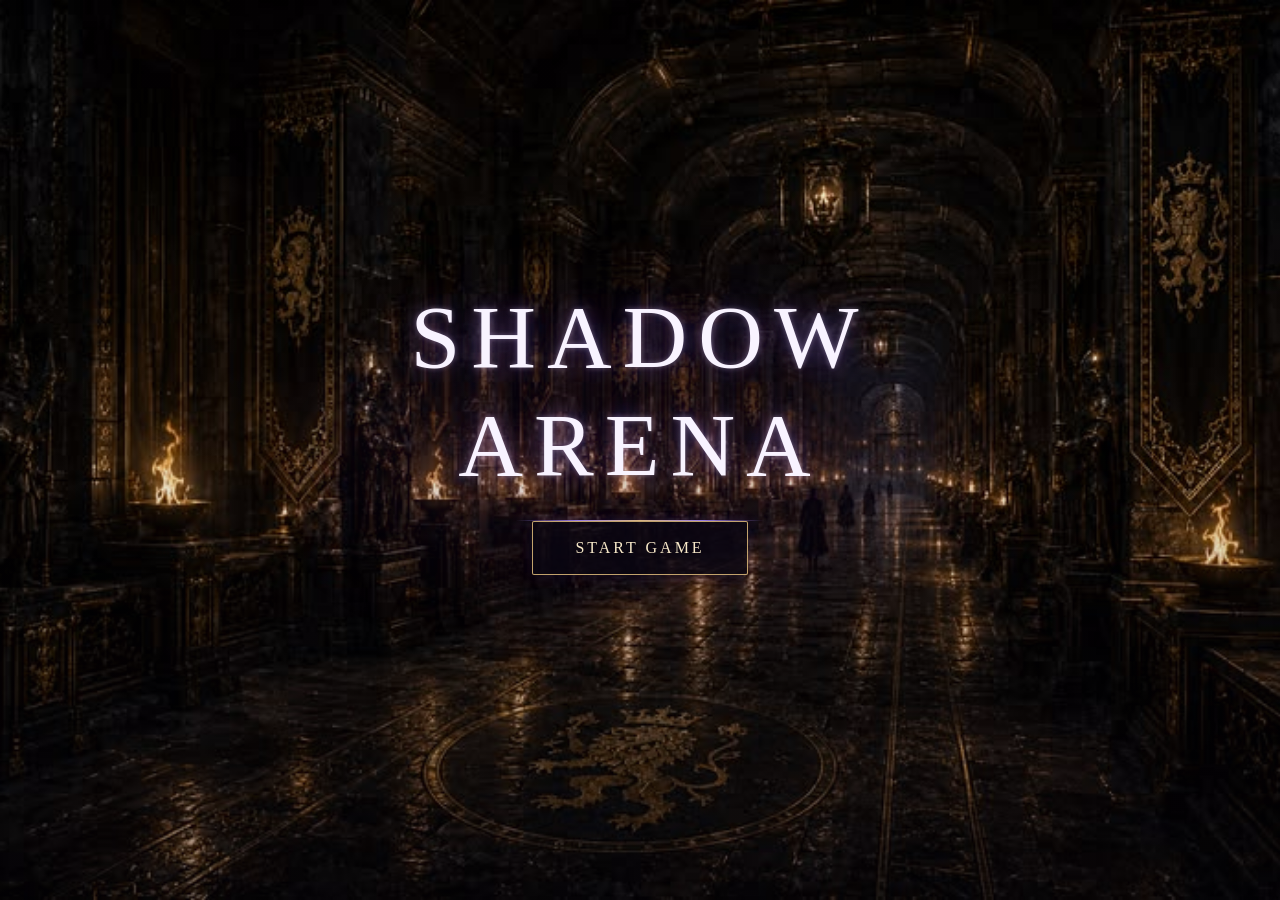
==== index.html @ 29acdd85 "Initial setup for Shadow arena with first landing page !" ====
<!DOCTYPE html>
<html lang="en">
<head>
    <meta charset="UTF-8">
    <meta name="viewport" content="width=device-width, initial-scale=1.0">
    <title>Shadow Arena</title>
    <link rel="stylesheet" href="/css/index.css">
</head>
<body>
    <div class="intro">
    <h1>Shadow Arena</h1>
    <button id="Start">Start Game</button>
    <p id="Msg"></p>
    </div>
</body>
<script src="/js/index.js"></script>
</html>
---- css/index.css ----
/* =========================================
   SHADOW ARENA — CINEMATIC DARK FANTASY
   Clear background • Purple glow • Gold accents
========================================= */

/* ===== RESET ===== */

* {
    margin: 0;
    padding: 0;
    box-sizing: border-box;
}

/* ===== PAGE BACKGROUND ===== */

body {
    min-height: 100vh;
    min-height: 100dvh;

    display: flex;
    justify-content: center;
    align-items: center;

    overflow: hidden;

    background-color: #080510;

    /* Lighter overlay to preserve background detail */
    background-image:
        linear-gradient(
            to bottom,
            rgba(5, 3, 12, 0.03),
            rgba(5, 3, 12, 0.10) 55%,
            rgba(5, 3, 12, 0.30)
        ),
        url("../assets/arena_bg.jpg");

    background-size: cover;
    background-position: center center;
    background-repeat: no-repeat;

    font-family: Georgia, "Times New Roman", serif;
    color: #f5efff;
}

/* ===== MAIN MENU ===== */

div {
    position: relative;

    width: min(90%, 850px);
    padding: 55px 25px;

    text-align: center;

    background: transparent;
    border: none;
    box-shadow: none;
}

/* ===== SUBTLE PURPLE AURA ===== */

div::before {
    content: "";

    position: absolute;
    inset: 15% 12%;

    z-index: -1;

    background: rgba(102, 35, 180, 0.06);

    filter: blur(45px);
    border-radius: 50%;

    animation: aura 5s ease-in-out infinite alternate;

    pointer-events: none;
}

/* ===== GAME TITLE ===== */

h1 {
    font-size: clamp(2.5rem, 7vw, 6rem);

    font-weight: 500;
    letter-spacing: clamp(3px, 1vw, 11px);
    line-height: 1.2;

    text-transform: uppercase;

    color: #f8f3ff;

    text-shadow:
        0 0 5px rgba(230, 210, 255, 0.35),
        0 0 18px rgba(167, 139, 250, 0.35),
        0 0 40px rgba(124, 58, 237, 0.20);

    animation: titleReveal 1.3s ease-out both;
}

/* ===== DECORATIVE TITLE DIVIDER ===== */

h1::after {
    content: "";

    display: block;

    width: min(250px, 65%);
    height: 1px;

    margin: 22px auto 0;

    background: linear-gradient(
        to right,
        transparent,
        #a78bfa,
        #f5d08a,
        #a78bfa,
        transparent
    );

    box-shadow: 0 0 8px rgba(167, 139, 250, 0.35);
}

/* ===== SUBTITLE / MESSAGE ===== */

p {
    margin: 28px 0 42px;

    font-size: clamp(1rem, 2.5vw, 1.45rem);
    font-weight: normal;

    letter-spacing: 2px;
    line-height: 1.6;

    color: #eee3ff;

    text-shadow:
        0 1px 4px rgba(0, 0, 0, 0.85),
        0 0 12px rgba(168, 85, 247, 0.3);

    animation: subtitleReveal 1.6s ease-out both;
}

/* ===== START GAME BUTTON ===== */

button {
    position: relative;

    padding: 17px 42px;

    background: rgba(10, 6, 18, 0.72);
    color: #f8e9c9;

    border: 1px solid rgba(226, 190, 125, 0.85);
    border-radius: 2px;

    font-family: inherit;
    font-size: 1rem;

    letter-spacing: 3px;
    text-transform: uppercase;

    cursor: pointer;
    overflow: hidden;

    box-shadow:
        0 2px 12px rgba(0, 0, 0, 0.25),
        0 0 14px rgba(124, 58, 237, 0.12);

    transition:
        color 0.3s ease,
        background 0.3s ease,
        border-color 0.3s ease,
        box-shadow 0.3s ease,
        transform 0.3s ease;

    animation: subtitleReveal 1.9s ease-out both;
}

/* ===== BUTTON LIGHT SWEEP ===== */

button::before {
    content: "";

    position: absolute;
    top: 0;
    left: -120%;

    width: 100%;
    height: 100%;

    background: linear-gradient(
        110deg,
        transparent,
        rgba(213, 181, 255, 0.22),
        transparent
    );

    transition: left 0.55s ease;

    pointer-events: none;
}

button:hover::before {
    left: 120%;
}

/* ===== BUTTON HOVER ===== */

button:hover {
    color: #ffffff;

    background: rgba(38, 17, 60, 0.88);
    border-color: #d7b9ff;

    transform: translateY(-3px);

    box-shadow:
        0 0 12px rgba(167, 139, 250, 0.30),
        0 0 28px rgba(124, 58, 237, 0.22);
}

/* ===== BUTTON CLICK ===== */

button:active {
    transform: translateY(0) scale(0.98);
}

/* ===== KEYBOARD FOCUS ===== */

button:focus-visible {
    outline: 2px solid #c4a5ff;
    outline-offset: 5px;
}

/* ===== TITLE ANIMATION ===== */

@keyframes titleReveal {
    from {
        opacity: 0;
        transform: translateY(18px);
        filter: blur(5px);
    }

    to {
        opacity: 1;
        transform: translateY(0);
        filter: blur(0);
    }
}

/* ===== SUBTITLE AND BUTTON ANIMATION ===== */

@keyframes subtitleReveal {
    from {
        opacity: 0;
        transform: translateY(12px);
    }

    to {
        opacity: 1;
        transform: translateY(0);
    }
}

/* ===== PURPLE AURA ANIMATION ===== */

@keyframes aura {
    from {
        opacity: 0.4;
        transform: scale(0.95);
    }

    to {
        opacity: 0.8;
        transform: scale(1.05);
    }
}

/* ===== MOBILE RESPONSIVENESS ===== */

@media (max-width: 600px) {
    div {
        width: 94%;
        padding: 35px 12px;
    }

    h1 {
        letter-spacing: 3px;
    }

    p {
        margin: 24px 0 34px;
        letter-spacing: 1px;
    }

    button {
        padding: 15px 24px;
        font-size: 0.9rem;
        letter-spacing: 2px;
    }
}

/* ===== REDUCED MOTION ACCESSIBILITY ===== */

@media (prefers-reduced-motion: reduce) {
    *,
    *::before,
    *::after {
        animation: none !important;
        transition: none !important;
    }
}
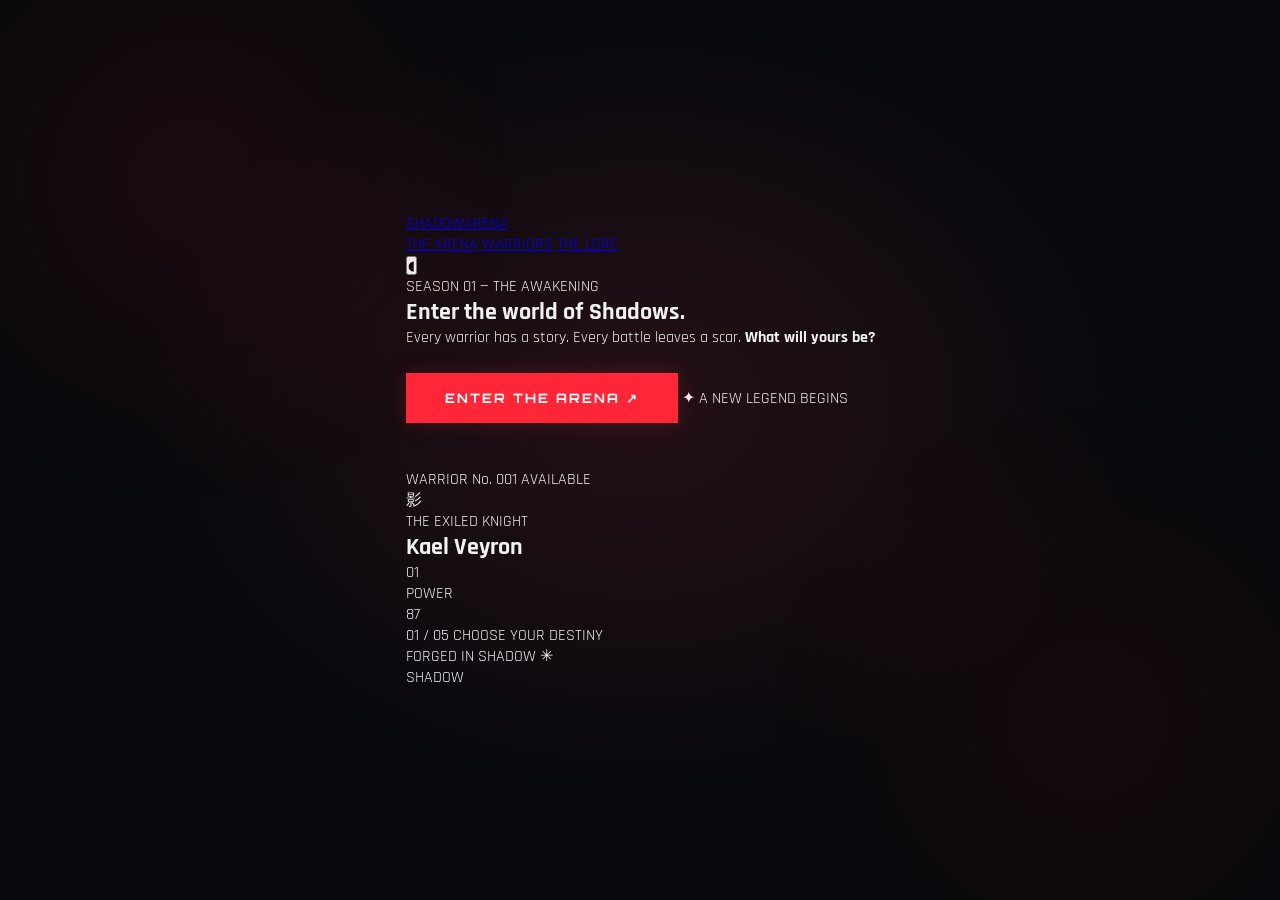
==== commit 953e8b79: "updated html ...." ====
--- a/index.html
+++ b/index.html
@@ -3,15 +3,143 @@
 <head>
     <meta charset="UTF-8">
     <meta name="viewport" content="width=device-width, initial-scale=1.0">
-    <title>Shadow Arena</title>
-    <link rel="stylesheet" href="/css/index.css">
+
+    <title>Shadow Arena | Enter the Battle</title>
+
+    <link rel="preconnect" href="https://fonts.googleapis.com">
+    <link rel="preconnect" href="https://fonts.gstatic.com" crossorigin>
+
+    <link href="https://fonts.googleapis.com/css2?family=Inter+Tight:wght@300;400;500;600;700&family=Playfair+Display:ital,wght@1,400;1,500&display=swap"
+          rel="stylesheet">
+
+    <link rel="stylesheet" href="css/index.css">
+    <script src="js/index.js" defer></script>
 </head>
+
 <body>
-    <div class="intro">
-    <h1>Shadow Arena</h1>
-    <button id="Start">Start Game</button>
-    <p id="Msg"></p>
-    </div>
+
+    <main class="arena">
+
+        <!-- Atmospheric background -->
+        <div class="background"></div>
+        <div class="background-overlay"></div>
+        <div class="vignette"></div>
+
+        <!-- Editorial grid -->
+        <div class="grid-lines" aria-hidden="true">
+            <span class="grid-line vertical left"></span>
+            <span class="grid-line vertical right"></span>
+            <span class="grid-line horizontal"></span>
+        </div>
+
+        <!-- Navigation -->
+        <header class="navbar">
+
+            <a href="#" class="logo" aria-label="Shadow Arena home">
+                SHADOW<span>ARENA</span>
+            </a>
+
+            <nav class="nav-links" aria-label="Main navigation">
+                <a href="#battle">THE ARENA</a>
+                <a href="#warriors">WARRIORS</a>
+                <a href="#lore">THE LORE</a>
+            </nav>
+
+            <button class="sound-button" type="button"
+                    aria-label="Sound settings">
+                <span class="sound-icon">◖</span>
+            </button>
+
+        </header>
+
+        <!-- Main content -->
+        <section class="hero-content" id="battle">
+
+            <div class="eyebrow">
+                <span class="status-dot"></span>
+                <span>SEASON 01 — THE AWAKENING</span>
+            </div>
+
+            <h1 class="headline">
+                <span class="headline-line">Enter the</span>
+                <span class="headline-line">world of</span>
+                <span class="headline-accent">Shadows.</span>
+            </h1>
+
+            <p class="description">
+                Every warrior has a story.
+                Every battle leaves a scar.
+                <strong>What will yours be?</strong>
+            </p>
+
+            <div class="hero-actions">
+
+                <button id="Start" class="start-button" type="button">
+                    <span>ENTER THE ARENA</span>
+                    <span class="button-arrow">↗</span>
+                </button>
+
+                <span class="game-info">
+                    <span class="info-symbol">✦</span>
+                    A NEW LEGEND BEGINS
+                </span>
+
+            </div>
+
+            <p id="Msg" class="message" aria-live="polite"></p>
+
+        </section>
+
+        <!-- Character feature card -->
+        <aside class="character-card" id="warriors">
+
+            <div class="card-top">
+                <span>WARRIOR No. 001</span>
+                <span class="card-status">AVAILABLE</span>
+            </div>
+
+            <div class="character-art" role="img"
+                 aria-label="A mysterious fantasy warrior">
+                <div class="character-glow"></div>
+                <span class="character-symbol">影</span>
+            </div>
+
+            <div class="character-details">
+                <div>
+                    <p class="character-category">THE EXILED KNIGHT</p>
+                    <h2>Kael Veyron</h2>
+                </div>
+                <span class="character-number">01</span>
+            </div>
+
+            <div class="character-footer">
+                <span>POWER</span>
+                <div class="power-track">
+                    <span></span>
+                </div>
+                <span>87</span>
+            </div>
+
+        </aside>
+
+        <!-- Bottom labels -->
+        <div class="bottom-left">
+            <span>01 / 05</span>
+            <span class="bottom-divider"></span>
+            <span>CHOOSE YOUR DESTINY</span>
+        </div>
+
+        <div class="bottom-right">
+            <span>FORGED IN SHADOW</span>
+            <span class="bottom-star">✳</span>
+        </div>
+
+        <!-- Oversized background typography -->
+        <div class="watermark" aria-hidden="true">
+            SHADOW
+        </div>
+
+    </main>
+
 </body>
-<script src="/js/index.js"></script>
 </html>
--- a/css/index.css
+++ b/css/index.css
@@ -1,10 +1,15 @@
 
-/* =========================================
-   SHADOW ARENA — CINEMATIC DARK FANTASY
-   Clear background • Purple glow • Gold accents
-========================================= */
+@import url('https://fonts.googleapis.com/css2?family=Orbitron:wght@400;500;600;700;800;900&family=Rajdhani:wght@400;500;600;700&display=swap');
 
-/* ===== RESET ===== */
+:root {
+    --background: #08090d;
+    --panel: #11131a;
+    --red: #ff2638;
+    --red-dark: #9e1020;
+    --text: #f2f2f5;
+    --muted: #9295a3;
+    --border: rgba(255, 38, 56, 0.25);
+}
 
 * {
     margin: 0;
@@ -12,305 +17,148 @@
     box-sizing: border-box;
 }
 
-/* ===== PAGE BACKGROUND ===== */
-
 body {
     min-height: 100vh;
-    min-height: 100dvh;
-
     display: flex;
     justify-content: center;
     align-items: center;
-
     overflow: hidden;
-
-    background-color: #080510;
-
-    /* Lighter overlay to preserve background detail */
-    background-image:
-        linear-gradient(
-            to bottom,
-            rgba(5, 3, 12, 0.03),
-            rgba(5, 3, 12, 0.10) 55%,
-            rgba(5, 3, 12, 0.30)
-        ),
-        url("../assets/arena_bg.jpg");
-
-    background-size: cover;
-    background-position: center center;
-    background-repeat: no-repeat;
-
-    font-family: Georgia, "Times New Roman", serif;
-    color: #f5efff;
+    background:
+        radial-gradient(ellipse at 50% 45%, #251017 0%, transparent 55%),
+        var(--background);
+    color: var(--text);
+    font-family: 'Rajdhani', sans-serif;
 }
 
-/* ===== MAIN MENU ===== */
-
-div {
-    position: relative;
-
-    width: min(90%, 850px);
-    padding: 55px 25px;
-
-    text-align: center;
-
-    background: transparent;
-    border: none;
-    box-shadow: none;
+/* Decorative neon glow */
+body::before {
+    content: "";
+    position: fixed;
+    inset: 0;
+    pointer-events: none;
+    background:
+        radial-gradient(circle at 15% 20%, rgba(255, 38, 56, 0.08), transparent 25%),
+        radial-gradient(circle at 85% 80%, rgba(255, 38, 56, 0.06), transparent 25%);
 }
 
-/* ===== SUBTLE PURPLE AURA ===== */
-
-div::before {
-    content: "";
-
-    position: absolute;
-    inset: 15% 12%;
-
-    z-index: -1;
-
-    background: rgba(102, 35, 180, 0.06);
-
-    filter: blur(45px);
-    border-radius: 50%;
-
-    animation: aura 5s ease-in-out infinite alternate;
-
-    pointer-events: none;
+/* Main intro panel */
+.intro {
+    position: relative;
+    width: min(90%, 750px);
+    padding: 75px 35px;
+    text-align: center;
+    background: linear-gradient(
+        145deg,
+        rgba(20, 21, 29, 0.96),
+        rgba(10, 11, 16, 0.98)
+    );
+    border: 1px solid var(--border);
+    box-shadow:
+        0 0 35px rgba(255, 38, 56, 0.08),
+        inset 0 0 35px rgba(255, 38, 56, 0.025);
 }
 
-/* ===== GAME TITLE ===== */
-
-h1 {
-    font-size: clamp(2.5rem, 7vw, 6rem);
-
-    font-weight: 500;
-    letter-spacing: clamp(3px, 1vw, 11px);
-    line-height: 1.2;
-
-    text-transform: uppercase;
-
-    color: #f8f3ff;
-
-    text-shadow:
-        0 0 5px rgba(230, 210, 255, 0.35),
-        0 0 18px rgba(167, 139, 250, 0.35),
-        0 0 40px rgba(124, 58, 237, 0.20);
-
-    animation: titleReveal 1.3s ease-out both;
+/* Small futuristic accent above the title */
+.intro::before {
+    content: "SYSTEM INITIALIZED // FIGHTER PROTOCOL";
+    display: block;
+    margin-bottom: 25px;
+    color: var(--red);
+    font-family: 'Orbitron', sans-serif;
+    font-size: 10px;
+    letter-spacing: 4px;
 }
 
-/* ===== DECORATIVE TITLE DIVIDER ===== */
-
-h1::after {
-    content: "";
-
-    display: block;
-
-    width: min(250px, 65%);
-    height: 1px;
-
-    margin: 22px auto 0;
-
-    background: linear-gradient(
-        to right,
-        transparent,
-        #a78bfa,
-        #f5d08a,
-        #a78bfa,
-        transparent
-    );
-
-    box-shadow: 0 0 8px rgba(167, 139, 250, 0.35);
+/* Game title */
+.intro h1 {
+    color: var(--text);
+    font-family: 'Orbitron', sans-serif;
+    font-size: clamp(38px, 7vw, 76px);
+    font-weight: 900;
+    letter-spacing: 5px;
+    line-height: 1.2;
+    text-transform: uppercase;
+    text-shadow: 0 0 25px rgba(255, 38, 56, 0.25);
 }
 
-/* ===== SUBTITLE / MESSAGE ===== */
-
-p {
-    margin: 28px 0 42px;
-
-    font-size: clamp(1rem, 2.5vw, 1.45rem);
-    font-weight: normal;
-
-    letter-spacing: 2px;
-    line-height: 1.6;
-
-    color: #eee3ff;
-
-    text-shadow:
-        0 1px 4px rgba(0, 0, 0, 0.85),
-        0 0 12px rgba(168, 85, 247, 0.3);
-
-    animation: subtitleReveal 1.6s ease-out both;
+.intro h1::after {
+    content: "";
+    display: block;
+    width: 90px;
+    height: 4px;
+    margin: 22px auto;
+    background: var(--red);
+    box-shadow: 0 0 15px var(--red);
 }
 
-/* ===== START GAME BUTTON ===== */
-
-button {
+/* Start button */
+#Start {
     position: relative;
-
-    padding: 17px 42px;
-
-    background: rgba(10, 6, 18, 0.72);
-    color: #f8e9c9;
-
-    border: 1px solid rgba(226, 190, 125, 0.85);
-    border-radius: 2px;
-
-    font-family: inherit;
-    font-size: 1rem;
-
-    letter-spacing: 3px;
+    margin-top: 25px;
+    padding: 16px 38px;
+    border: 1px solid var(--red);
+    background: var(--red);
+    color: #fff;
+    font-family: 'Orbitron', sans-serif;
+    font-size: 13px;
+    font-weight: 700;
+    letter-spacing: 2px;
     text-transform: uppercase;
-
     cursor: pointer;
-    overflow: hidden;
-
-    box-shadow:
-        0 2px 12px rgba(0, 0, 0, 0.25),
-        0 0 14px rgba(124, 58, 237, 0.12);
-
-    transition:
-        color 0.3s ease,
-        background 0.3s ease,
-        border-color 0.3s ease,
-        box-shadow 0.3s ease,
-        transform 0.3s ease;
-
-    animation: subtitleReveal 1.9s ease-out both;
+    transition: 0.25s ease;
+    box-shadow: 0 0 20px rgba(255, 38, 56, 0.2);
 }
 
-/* ===== BUTTON LIGHT SWEEP ===== */
-
-button::before {
-    content: "";
-
-    position: absolute;
-    top: 0;
-    left: -120%;
-
-    width: 100%;
-    height: 100%;
-
-    background: linear-gradient(
-        110deg,
-        transparent,
-        rgba(213, 181, 255, 0.22),
-        transparent
-    );
-
-    transition: left 0.55s ease;
-
-    pointer-events: none;
+#Start:hover {
+    background: transparent;
+    color: var(--red);
+    box-shadow: 0 0 28px rgba(255, 38, 56, 0.3);
+    transform: translateY(-3px);
 }
 
-button:hover::before {
-    left: 120%;
+#Start:active {
+    transform: translateY(0);
 }
 
-/* ===== BUTTON HOVER ===== */
-
-button:hover {
-    color: #ffffff;
-
-    background: rgba(38, 17, 60, 0.88);
-    border-color: #d7b9ff;
-
-    transform: translateY(-3px);
-
-    box-shadow:
-        0 0 12px rgba(167, 139, 250, 0.30),
-        0 0 28px rgba(124, 58, 237, 0.22);
-}
-
-/* ===== BUTTON CLICK ===== */
-
-button:active {
-    transform: translateY(0) scale(0.98);
-}
-
-/* ===== KEYBOARD FOCUS ===== */
-
-button:focus-visible {
-    outline: 2px solid #c4a5ff;
+#Start:focus-visible {
+    outline: 2px solid white;
     outline-offset: 5px;
 }
 
-/* ===== TITLE ANIMATION ===== */
+/* Message displayed after clicking Start */
+#Msg {
+    min-height: 24px;
+    margin-top: 22px;
+    color: var(--red);
+    font-size: 18px;
+    font-weight: 600;
+    letter-spacing: 1px;
+}
 
-@keyframes titleReveal {
-    from {
-        opacity: 0;
-        transform: translateY(18px);
-        filter: blur(5px);
+/* Responsive design */
+@media (max-width: 600px) {
+    .intro {
+        padding: 55px 20px;
     }
 
-    to {
-        opacity: 1;
-        transform: translateY(0);
-        filter: blur(0);
+    .intro::before {
+        font-size: 8px;
+        letter-spacing: 2px;
+    }
+
+    .intro h1 {
+        letter-spacing: 2px;
+    }
+
+    #Start {
+        padding: 14px 25px;
     }
 }
-
-/* ===== SUBTITLE AND BUTTON ANIMATION ===== */
-
-@keyframes subtitleReveal {
-    from {
-        opacity: 0;
-        transform: translateY(12px);
-    }
-
-    to {
-        opacity: 1;
-        transform: translateY(0);
-    }
-}
-
-/* ===== PURPLE AURA ANIMATION ===== */
-
-@keyframes aura {
-    from {
-        opacity: 0.4;
-        transform: scale(0.95);
-    }
-
-    to {
-        opacity: 0.8;
-        transform: scale(1.05);
-    }
-}
-
-/* ===== MOBILE RESPONSIVENESS ===== */
-
-@media (max-width: 600px) {
-    div {
-        width: 94%;
-        padding: 35px 12px;
-    }
-
-    h1 {
-        letter-spacing: 3px;
-    }
-
-    p {
-        margin: 24px 0 34px;
-        letter-spacing: 1px;
-    }
-
-    button {
-        padding: 15px 24px;
-        font-size: 0.9rem;
-        letter-spacing: 2px;
-    }
-}
-
-/* ===== REDUCED MOTION ACCESSIBILITY ===== */
 
 @media (prefers-reduced-motion: reduce) {
     *,
     *::before,
     *::after {
-        animation: none !important;
         transition: none !important;
     }
 }
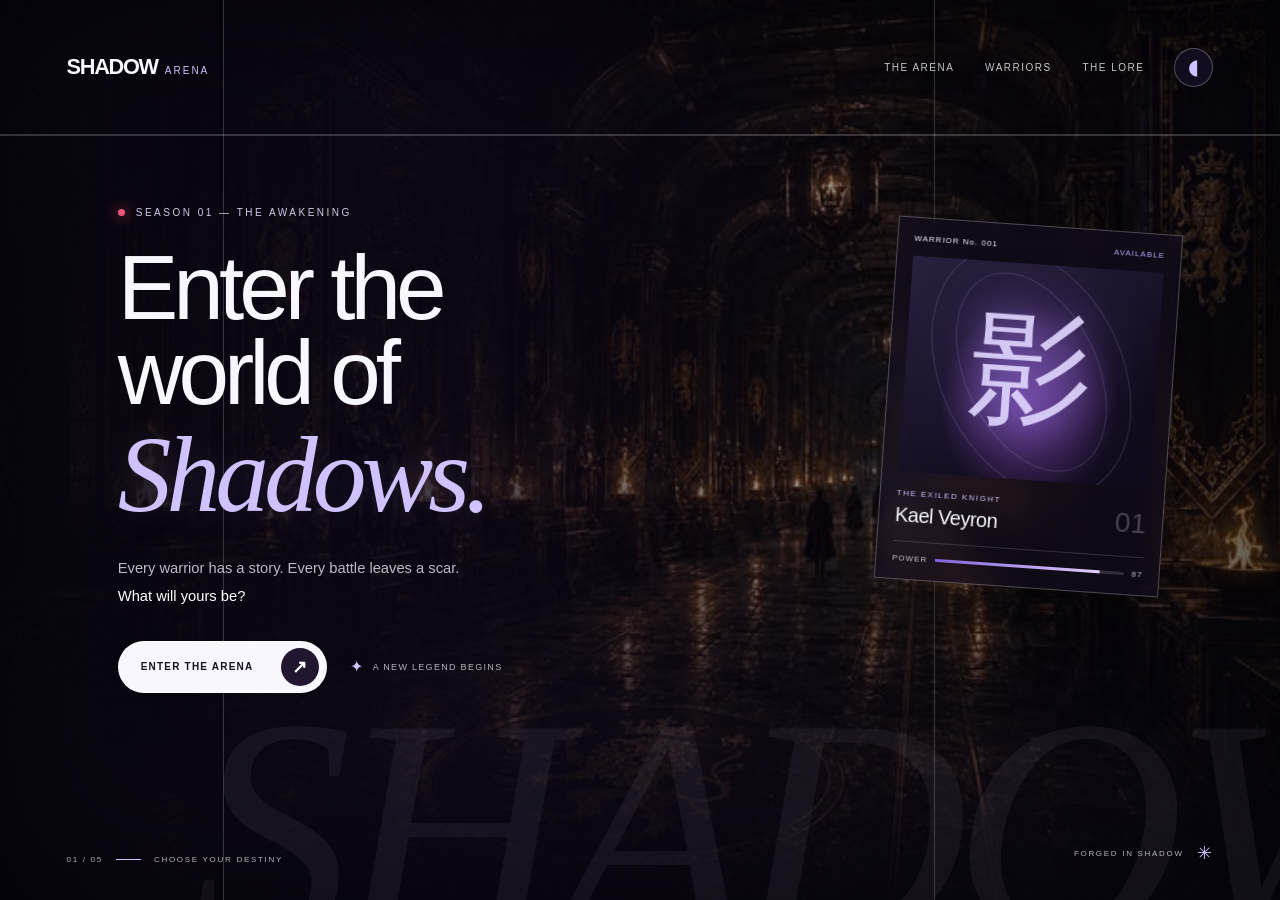
==== commit 028b7809: "index html updated..." ====
--- a/index.html
+++ b/index.html
@@ -14,6 +14,7 @@
 
     <link rel="stylesheet" href="css/index.css">
     <script src="js/index.js" defer></script>
+
 </head>
 
 <body>
@@ -141,5 +142,6 @@
 
     </main>
 
+    
 </body>
 </html>
--- a/css/index.css
+++ b/css/index.css
@@ -1,15 +1,4 @@
-
-@import url('https://fonts.googleapis.com/css2?family=Orbitron:wght@400;500;600;700;800;900&family=Rajdhani:wght@400;500;600;700&display=swap');
-
-:root {
-    --background: #08090d;
-    --panel: #11131a;
-    --red: #ff2638;
-    --red-dark: #9e1020;
-    --text: #f2f2f5;
-    --muted: #9295a3;
-    --border: rgba(255, 38, 56, 0.25);
-}
+/* ===== RESET ===== */
 
 * {
     margin: 0;
@@ -17,148 +6,936 @@
     box-sizing: border-box;
 }
 
+:root {
+    --bg: #080610;
+    --purple: #a58bff;
+    --purple-light: #d0c1ff;
+    --crimson: #ed557b;
+    --white: #f8f6ff;
+    --muted: #aaa5bd;
+    --grid: rgba(255, 255, 255, 0.19);
+    --glass: rgba(25, 17, 43, 0.65);
+}
+
+html {
+    scroll-behavior: smooth;
+}
+
 body {
+    width: 100%;
     min-height: 100vh;
-    display: flex;
-    justify-content: center;
-    align-items: center;
+    overflow: hidden;
+    background: var(--bg);
+    color: var(--white);
+    font-family: "Inter Tight", sans-serif;
+}
+
+button,
+a {
+    font: inherit;
+}
+
+button {
+    color: inherit;
+}
+
+a {
+    color: inherit;
+    text-decoration: none;
+}
+
+/* ===== FULL-SCREEN ARENA ===== */
+
+.arena {
+    position: relative;
+    isolation: isolate;
+    width: 100%;
+    height: 100svh;
+    min-height: 560px;
     overflow: hidden;
     background:
-        radial-gradient(ellipse at 50% 45%, #251017 0%, transparent 55%),
-        var(--background);
-    color: var(--text);
-    font-family: 'Rajdhani', sans-serif;
-}
-
-/* Decorative neon glow */
-body::before {
-    content: "";
-    position: fixed;
+        radial-gradient(ellipse at 75% 35%,
+            #39234e 0%, transparent 45%),
+        linear-gradient(125deg, #100b1e, #080610 65%);
+}
+
+/* Replace the gradient with your own artwork when ready. */
+
+.background {
+    position: absolute;
+    inset: 0;
+    z-index: -3;
+    background:
+        url("../assets/arena_bg.jpg")
+        center 38% / cover no-repeat;
+    transform: scale(1.04);
+    animation: backgroundReveal 1.8s ease-out both;
+}
+
+.background-overlay {
+    position: absolute;
+    inset: 0;
+    z-index: -2;
+    background:
+        linear-gradient(
+            90deg,
+            rgba(8, 6, 16, 0.94) 0%,
+            rgba(12, 7, 23, 0.77) 35%,
+            rgba(15, 8, 25, 0.27) 70%,
+            rgba(8, 6, 16, 0.53) 100%
+        ),
+        linear-gradient(
+            0deg,
+            rgba(8, 6, 16, 0.88) 0%,
+            transparent 38%,
+            rgba(8, 6, 16, 0.24) 100%
+        );
+}
+
+.vignette {
+    position: absolute;
+    inset: 0;
+    z-index: -1;
+    pointer-events: none;
+    box-shadow: inset 0 0 160px rgba(0, 0, 0, 0.55);
+}
+
+/* ===== GRID ===== */
+
+.grid-lines {
+    position: absolute;
     inset: 0;
     pointer-events: none;
+}
+
+.grid-line {
+    position: absolute;
+    background: var(--grid);
+}
+
+.grid-line.vertical {
+    top: 0;
+    bottom: 0;
+    width: 1px;
+}
+
+.grid-line.left {
+    left: 17.4%;
+}
+
+.grid-line.right {
+    left: 73%;
+}
+
+.grid-line.horizontal {
+    top: 15%;
+    left: 0;
+    right: 0;
+    height: 1px;
+}
+
+/* ===== NAVIGATION ===== */
+
+.navbar {
+    position: absolute;
+    top: 0;
+    left: 0;
+    z-index: 5;
+    width: 100%;
+    height: 15%;
+    min-height: 80px;
+    padding: 0 5.2%;
+    display: flex;
+    align-items: center;
+    justify-content: space-between;
+    border-bottom: 1px solid var(--grid);
+}
+
+.logo {
+    display: flex;
+    align-items: baseline;
+    gap: 7px;
+    font-size: clamp(18px, 1.7vw, 25px);
+    font-weight: 700;
+    letter-spacing: -1.3px;
+    animation: dropIn 0.8s 0.1s both;
+}
+
+.logo span {
+    color: var(--purple-light);
+    font-size: 10px;
+    font-weight: 400;
+    letter-spacing: 2px;
+}
+
+.nav-links {
+    display: flex;
+    align-items: center;
+    gap: clamp(16px, 2.4vw, 36px);
+    margin-left: auto;
+    margin-right: 30px;
+}
+
+.nav-links a {
+    position: relative;
+    color: rgba(255, 255, 255, 0.77);
+    font-size: 10px;
+    letter-spacing: 1.5px;
+    transition: color 0.25s ease;
+    animation: dropIn 0.8s 0.2s both;
+}
+
+.nav-links a::after {
+    content: "";
+    position: absolute;
+    left: 0;
+    bottom: -7px;
+    width: 0;
+    height: 1px;
+    background: var(--purple-light);
+    transition: width 0.25s ease;
+}
+
+.nav-links a:hover {
+    color: white;
+}
+
+.nav-links a:hover::after {
+    width: 100%;
+}
+
+.sound-button {
+    width: 39px;
+    height: 39px;
+    flex-shrink: 0;
+    display: grid;
+    place-items: center;
+    border: 1px solid rgba(255, 255, 255, 0.27);
+    border-radius: 50%;
+    background: var(--glass);
+    backdrop-filter: blur(12px);
+    cursor: pointer;
+    transition: background 0.25s, transform 0.25s;
+}
+
+.sound-button:hover {
+    background: rgba(165, 139, 255, 0.25);
+    transform: rotate(-10deg);
+}
+
+.sound-icon {
+    color: var(--purple-light);
+    font-size: 21px;
+}
+
+/* ===== HERO TEXT ===== */
+
+.hero-content {
+    position: absolute;
+    top: 23%;
+    left: 9.2%;
+    z-index: 2;
+    width: min(48%, 600px);
+}
+
+.eyebrow {
+    display: flex;
+    align-items: center;
+    gap: 11px;
+    margin-bottom: 27px;
+    color: #d4c9ec;
+    font-size: 10px;
+    font-weight: 500;
+    letter-spacing: 2.5px;
+    animation: riseIn 0.8s 0.3s both;
+}
+
+.status-dot {
+    width: 7px;
+    height: 7px;
+    border-radius: 50%;
+    background: var(--crimson);
+    box-shadow: 0 0 14px var(--crimson);
+}
+
+.headline {
+    display: flex;
+    flex-direction: column;
+    align-items: flex-start;
+    font-size: clamp(52px, 7.1vw, 100px);
+    font-weight: 300;
+    letter-spacing: -5px;
+    line-height: 0.94;
+}
+
+.headline-line {
+    display: block;
+    animation: riseIn 0.9s both;
+}
+
+.headline-line:nth-child(1) {
+    animation-delay: 0.35s;
+}
+
+.headline-line:nth-child(2) {
+    animation-delay: 0.5s;
+}
+
+.headline-accent {
+    display: block;
+    padding-right: 10px;
+    margin-top: 8px;
+    color: var(--purple-light);
+    font-family: "Playfair Display", serif;
+    font-size: clamp(65px, 8.4vw, 119px);
+    font-weight: 400;
+    font-style: italic;
+    letter-spacing: -5px;
+    animation: riseIn 0.9s 0.65s both;
+    text-shadow: 0 0 35px rgba(165, 139, 255, 0.14);
+}
+
+.description {
+    max-width: 355px;
+    margin-top: 30px;
+    color: rgba(244, 240, 255, 0.76);
+    font-size: clamp(13px, 1.15vw, 15px);
+    font-weight: 300;
+    line-height: 1.9;
+    animation: riseIn 0.9s 0.8s both;
+}
+
+.description strong {
+    display: block;
+    color: white;
+    font-weight: 500;
+}
+
+/* ===== ACTION BUTTONS ===== */
+
+.hero-actions {
+    display: flex;
+    flex-wrap: wrap;
+    align-items: center;
+    gap: 23px;
+    margin-top: 30px;
+    animation: riseIn 0.9s 0.95s both;
+}
+
+.start-button {
+    min-height: 52px;
+    display: flex;
+    align-items: center;
+    gap: 28px;
+    padding: 6px 7px 6px 22px;
+    border: 1px solid rgba(255, 255, 255, 0.75);
+    border-radius: 40px;
+    background: var(--white);
+    color: #171020;
+    font-size: 10px;
+    font-weight: 700;
+    letter-spacing: 1.2px;
+    cursor: pointer;
+    transition:
+        background 0.3s,
+        color 0.3s,
+        transform 0.3s,
+        box-shadow 0.3s;
+}
+
+.button-arrow {
+    width: 38px;
+    height: 38px;
+    display: grid;
+    place-items: center;
+    border-radius: 50%;
+    background: #21152f;
+    color: white;
+    font-size: 18px;
+    transition: transform 0.3s, background 0.3s;
+}
+
+.start-button:hover {
+    background: var(--purple-light);
+    box-shadow: 0 0 32px rgba(165, 139, 255, 0.25);
+    transform: translateY(-3px);
+}
+
+.start-button:hover .button-arrow {
+    background: #493269;
+    transform: rotate(45deg);
+}
+
+.start-button:active {
+    transform: scale(0.97);
+}
+
+.game-info {
+    display: flex;
+    align-items: center;
+    gap: 8px;
+    color: rgba(255, 255, 255, 0.7);
+    font-size: 9px;
+    letter-spacing: 1.3px;
+}
+
+.info-symbol {
+    color: var(--purple-light);
+    font-size: 16px;
+}
+
+.message {
+    min-height: 20px;
+    margin-top: 12px;
+    color: var(--purple-light);
+    font-size: 12px;
+}
+
+/* ===== CHARACTER CARD ===== */
+
+.character-card {
+    position: absolute;
+    z-index: 2;
+    top: 25%;
+    right: 8.5%;
+    width: clamp(200px, 23vw, 285px);
+    padding: 16px;
+    overflow: hidden;
+    border: 1px solid rgba(255, 255, 255, 0.25);
+    background: rgba(19, 12, 31, 0.56);
+    backdrop-filter: blur(14px);
+    box-shadow: 0 25px 70px rgba(0, 0, 0, 0.3);
+    transform: rotate(4deg);
+    animation: cardEntrance 1.1s 0.65s both;
+    transition: transform 0.4s, border-color 0.4s;
+}
+
+.character-card:hover {
+    border-color: rgba(208, 193, 255, 0.7);
+    transform: rotate(0deg) translateY(-7px);
+}
+
+.card-top,
+.character-footer {
+    display: flex;
+    align-items: center;
+    justify-content: space-between;
+    gap: 8px;
+    font-size: 8px;
+    letter-spacing: 1px;
+}
+
+.card-top {
+    padding-bottom: 13px;
+}
+
+.card-status {
+    color: #b9a5ff;
+}
+
+.character-art {
+    position: relative;
+    height: clamp(170px, 24vh, 235px);
+    overflow: hidden;
+    display: grid;
+    place-items: center;
     background:
-        radial-gradient(circle at 15% 20%, rgba(255, 38, 56, 0.08), transparent 25%),
-        radial-gradient(circle at 85% 80%, rgba(255, 38, 56, 0.06), transparent 25%);
-}
-
-/* Main intro panel */
-.intro {
+        radial-gradient(ellipse at 50% 65%,
+            rgba(132, 76, 186, 0.65),
+            transparent 50%),
+        linear-gradient(145deg, #29203f, #100b1b 75%);
+}
+
+.character-art::before,
+.character-art::after {
+    content: "";
+    position: absolute;
+    border: 1px solid rgba(208, 193, 255, 0.18);
+    border-radius: 50%;
+    transform: rotate(-30deg);
+}
+
+.character-art::before {
+    width: 180px;
+    height: 260px;
+}
+
+.character-art::after {
+    width: 130px;
+    height: 210px;
+}
+
+.character-glow {
+    position: absolute;
+    width: 120px;
+    height: 160px;
+    border-radius: 50%;
+    background: rgba(146, 94, 210, 0.28);
+    filter: blur(35px);
+}
+
+.character-symbol {
     position: relative;
-    width: min(90%, 750px);
-    padding: 75px 35px;
-    text-align: center;
-    background: linear-gradient(
-        145deg,
-        rgba(20, 21, 29, 0.96),
-        rgba(10, 11, 16, 0.98)
-    );
-    border: 1px solid var(--border);
-    box-shadow:
-        0 0 35px rgba(255, 38, 56, 0.08),
-        inset 0 0 35px rgba(255, 38, 56, 0.025);
-}
-
-/* Small futuristic accent above the title */
-.intro::before {
-    content: "SYSTEM INITIALIZED // FIGHTER PROTOCOL";
+    z-index: 1;
+    color: rgba(225, 215, 255, 0.9);
+    font-size: clamp(85px, 11vw, 125px);
+    font-weight: 300;
+    text-shadow: 0 0 35px rgba(165, 139, 255, 0.5);
+    transition: transform 0.5s;
+}
+
+.character-card:hover .character-symbol {
+    transform: scale(1.08);
+}
+
+.character-details {
+    display: flex;
+    align-items: center;
+    justify-content: space-between;
+    padding: 17px 0 14px;
+}
+
+.character-category {
+    margin-bottom: 6px;
+    color: var(--purple-light);
+    font-size: 8px;
+    letter-spacing: 1.5px;
+}
+
+.character-details h2 {
+    font-size: 20px;
+    font-weight: 400;
+    letter-spacing: -0.5px;
+}
+
+.character-number {
+    color: rgba(255, 255, 255, 0.23);
+    font-size: 28px;
+    font-weight: 300;
+}
+
+.character-footer {
+    padding-top: 12px;
+    border-top: 1px solid rgba(255, 255, 255, 0.15);
+    color: rgba(255, 255, 255, 0.75);
+}
+
+.power-track {
+    flex: 1;
+    height: 3px;
+    background: rgba(255, 255, 255, 0.15);
+}
+
+.power-track span {
     display: block;
-    margin-bottom: 25px;
-    color: var(--red);
-    font-family: 'Orbitron', sans-serif;
-    font-size: 10px;
-    letter-spacing: 4px;
-}
-
-/* Game title */
-.intro h1 {
-    color: var(--text);
-    font-family: 'Orbitron', sans-serif;
-    font-size: clamp(38px, 7vw, 76px);
-    font-weight: 900;
-    letter-spacing: 5px;
-    line-height: 1.2;
-    text-transform: uppercase;
-    text-shadow: 0 0 25px rgba(255, 38, 56, 0.25);
-}
-
-.intro h1::after {
-    content: "";
-    display: block;
-    width: 90px;
-    height: 4px;
-    margin: 22px auto;
-    background: var(--red);
-    box-shadow: 0 0 15px var(--red);
-}
-
-/* Start button */
-#Start {
-    position: relative;
-    margin-top: 25px;
-    padding: 16px 38px;
-    border: 1px solid var(--red);
-    background: var(--red);
-    color: #fff;
-    font-family: 'Orbitron', sans-serif;
-    font-size: 13px;
-    font-weight: 700;
-    letter-spacing: 2px;
-    text-transform: uppercase;
-    cursor: pointer;
-    transition: 0.25s ease;
-    box-shadow: 0 0 20px rgba(255, 38, 56, 0.2);
-}
-
-#Start:hover {
-    background: transparent;
-    color: var(--red);
-    box-shadow: 0 0 28px rgba(255, 38, 56, 0.3);
-    transform: translateY(-3px);
-}
-
-#Start:active {
-    transform: translateY(0);
-}
-
-#Start:focus-visible {
-    outline: 2px solid white;
+    width: 87%;
+    height: 100%;
+    background: linear-gradient(90deg, #8062d9, #e5cfff);
+}
+
+/* ===== WATERMARK ===== */
+
+.watermark {
+    position: absolute;
+    z-index: -1;
+    left: 15%;
+    bottom: -10%;
+    white-space: nowrap;
+    color: rgba(223, 209, 255, 0.055);
+    font-family: "Playfair Display", serif;
+    font-size: clamp(150px, 25vw, 340px);
+    font-style: italic;
+    font-weight: 500;
+    letter-spacing: -14px;
+    line-height: 1;
+    pointer-events: none;
+    animation: watermarkReveal 1.5s 0.3s both;
+}
+
+/* ===== FOOTER LABELS ===== */
+
+.bottom-left,
+.bottom-right {
+    position: absolute;
+    bottom: 4%;
+    z-index: 3;
+    display: flex;
+    align-items: center;
+    gap: 13px;
+    color: rgba(255, 255, 255, 0.7);
+    font-size: 8px;
+    letter-spacing: 1.7px;
+}
+
+.bottom-left {
+    left: 5.2%;
+}
+
+.bottom-right {
+    right: 5.2%;
+}
+
+.bottom-divider {
+    width: 25px;
+    height: 1px;
+    background: var(--purple-light);
+}
+
+.bottom-star {
+    color: var(--purple-light);
+    font-size: 18px;
+}
+
+/* ===== ENTRANCE ANIMATIONS ===== */
+
+@keyframes dropIn {
+    from {
+        opacity: 0;
+        transform: translateY(-18px);
+    }
+
+    to {
+        opacity: 1;
+        transform: translateY(0);
+    }
+}
+
+@keyframes riseIn {
+    from {
+        opacity: 0;
+        transform: translateY(28px);
+    }
+
+    to {
+        opacity: 1;
+        transform: translateY(0);
+    }
+}
+
+@keyframes cardEntrance {
+    from {
+        opacity: 0;
+        transform: translate(25px, -25px) rotate(10deg);
+    }
+
+    to {
+        opacity: 1;
+        transform: translate(0, 0) rotate(4deg);
+    }
+}
+
+@keyframes watermarkReveal {
+    from {
+        opacity: 0;
+        transform: translateY(35px);
+    }
+
+    to {
+        opacity: 1;
+        transform: translateY(0);
+    }
+}
+
+@keyframes backgroundReveal {
+    from {
+        opacity: 0;
+        transform: scale(1.09);
+    }
+
+    to {
+        opacity: 1;
+        transform: scale(1.04);
+    }
+}
+
+/* ===== KEYBOARD FOCUS ===== */
+
+a:focus-visible,
+button:focus-visible {
+    outline: 2px solid var(--purple-light);
     outline-offset: 5px;
 }
 
-/* Message displayed after clicking Start */
-#Msg {
-    min-height: 24px;
-    margin-top: 22px;
-    color: var(--red);
-    font-size: 18px;
-    font-weight: 600;
-    letter-spacing: 1px;
-}
-
-/* Responsive design */
+/* ===== TABLETS ===== */
+
+@media (max-width: 900px) {
+    .hero-content {
+        left: 7%;
+        width: 52%;
+    }
+
+    .character-card {
+        right: 5%;
+        width: 225px;
+    }
+
+    .headline {
+        font-size: clamp(52px, 8vw, 75px);
+        letter-spacing: -3px;
+    }
+
+    .headline-accent {
+        font-size: clamp(60px, 9vw, 85px);
+        letter-spacing: -3px;
+    }
+
+    .description {
+        max-width: 300px;
+    }
+
+    .nav-links {
+        gap: 16px;
+        margin-right: 16px;
+    }
+
+    .nav-links a {
+        font-size: 8px;
+        letter-spacing: 1px;
+    }
+}
+
+/* ===== PHONES ===== */
+
 @media (max-width: 600px) {
-    .intro {
-        padding: 55px 20px;
-    }
-
-    .intro::before {
+    body {
+        overflow: hidden;
+    }
+
+    .arena {
+        height: 100svh;
+        min-height: 0;
+    }
+
+    .background {
+        background-position: 57% center;
+    }
+
+    .background-overlay {
+        background:
+            linear-gradient(
+                90deg,
+                rgba(8, 6, 16, 0.82),
+                rgba(8, 6, 16, 0.38)
+            ),
+            linear-gradient(
+                0deg,
+                rgba(8, 6, 16, 0.96),
+                transparent 85%
+            );
+    }
+
+    .grid-line.left {
+        left: 8%;
+    }
+
+    .grid-line.right {
+        left: 92%;
+    }
+
+    .navbar {
+        height: 82px;
+        min-height: 0;
+        padding: 0 6%;
+    }
+
+    .logo {
+        font-size: 20px;
+    }
+
+    .logo span {
         font-size: 8px;
-        letter-spacing: 2px;
-    }
-
-    .intro h1 {
-        letter-spacing: 2px;
-    }
-
-    #Start {
-        padding: 14px 25px;
-    }
-}
+    }
+
+    .nav-links {
+        display: none;
+    }
+
+    .hero-content {
+        top: 19%;
+        left: 9%;
+        width: 82%;
+    }
+
+    .eyebrow {
+        gap: 8px;
+        margin-bottom: 22px;
+        font-size: 8px;
+        letter-spacing: 1.6px;
+    }
+
+    .headline {
+        font-size: clamp(51px, 13vw, 76px);
+        letter-spacing: -3px;
+        line-height: 0.98;
+    }
+
+    .headline-accent {
+        margin-top: 5px;
+        font-size: clamp(58px, 14.5vw, 83px);
+        letter-spacing: -3px;
+    }
+
+    .description {
+        max-width: 290px;
+        margin-top: 21px;
+        font-size: 13px;
+        line-height: 1.65;
+    }
+
+    .hero-actions {
+        gap: 15px;
+        margin-top: 24px;
+    }
+
+    .start-button {
+        min-height: 47px;
+        gap: 18px;
+        padding-left: 17px;
+        font-size: 9px;
+    }
+
+    .button-arrow {
+        width: 33px;
+        height: 33px;
+    }
+
+    .game-info {
+        font-size: 7px;
+    }
+
+    .character-card {
+        top: auto;
+        right: 10%;
+        bottom: 11%;
+        width: 145px;
+        padding: 9px;
+        transform: rotate(5deg);
+    }
+
+    .card-top {
+        padding-bottom: 8px;
+        font-size: 6px;
+    }
+
+    .character-art {
+        height: 105px;
+    }
+
+    .character-art::before {
+        width: 95px;
+        height: 135px;
+    }
+
+    .character-art::after {
+        width: 70px;
+        height: 110px;
+    }
+
+    .character-symbol {
+        font-size: 68px;
+    }
+
+    .character-details {
+        padding: 10px 0;
+    }
+
+    .character-category {
+        font-size: 6px;
+        letter-spacing: 0.7px;
+    }
+
+    .character-details h2 {
+        font-size: 13px;
+    }
+
+    .character-number {
+        font-size: 17px;
+    }
+
+    .character-footer {
+        padding-top: 8px;
+        font-size: 6px;
+    }
+
+    .watermark {
+        left: 1%;
+        bottom: -1%;
+        font-size: 29vw;
+        letter-spacing: -4px;
+    }
+
+    .bottom-left,
+    .bottom-right {
+        bottom: 3%;
+        font-size: 6px;
+        letter-spacing: 1px;
+    }
+
+    .bottom-left {
+        left: 6%;
+    }
+
+    .bottom-right {
+        right: 6%;
+    }
+
+    .bottom-right > span:first-child {
+        display: none;
+    }
+
+    .message {
+        max-width: 180px;
+        font-size: 10px;
+    }
+}
+
+/* ===== SHORT SCREENS ===== */
+
+@media (max-height: 650px) and (min-width: 601px) {
+    .hero-content {
+        top: 20%;
+    }
+
+    .headline {
+        font-size: clamp(48px, 6vw, 72px);
+    }
+
+    .headline-accent {
+        font-size: clamp(58px, 7vw, 82px);
+    }
+
+    .eyebrow {
+        margin-bottom: 17px;
+    }
+
+    .description {
+        margin-top: 18px;
+        line-height: 1.6;
+    }
+
+    .hero-actions {
+        margin-top: 18px;
+    }
+
+    .character-card {
+        top: 19%;
+    }
+
+    .character-art {
+        height: 150px;
+    }
+}
+
+/* ===== REDUCED MOTION ===== */
 
 @media (prefers-reduced-motion: reduce) {
     *,
     *::before,
     *::after {
-        transition: none !important;
-    }
-}
+        animation-duration: 0.01ms !important;
+        animation-delay: 0ms !important;
+        animation-iteration-count: 1 !important;
+        scroll-behavior: auto !important;
+        transition-duration: 0.01ms !important;
+    }
+}
